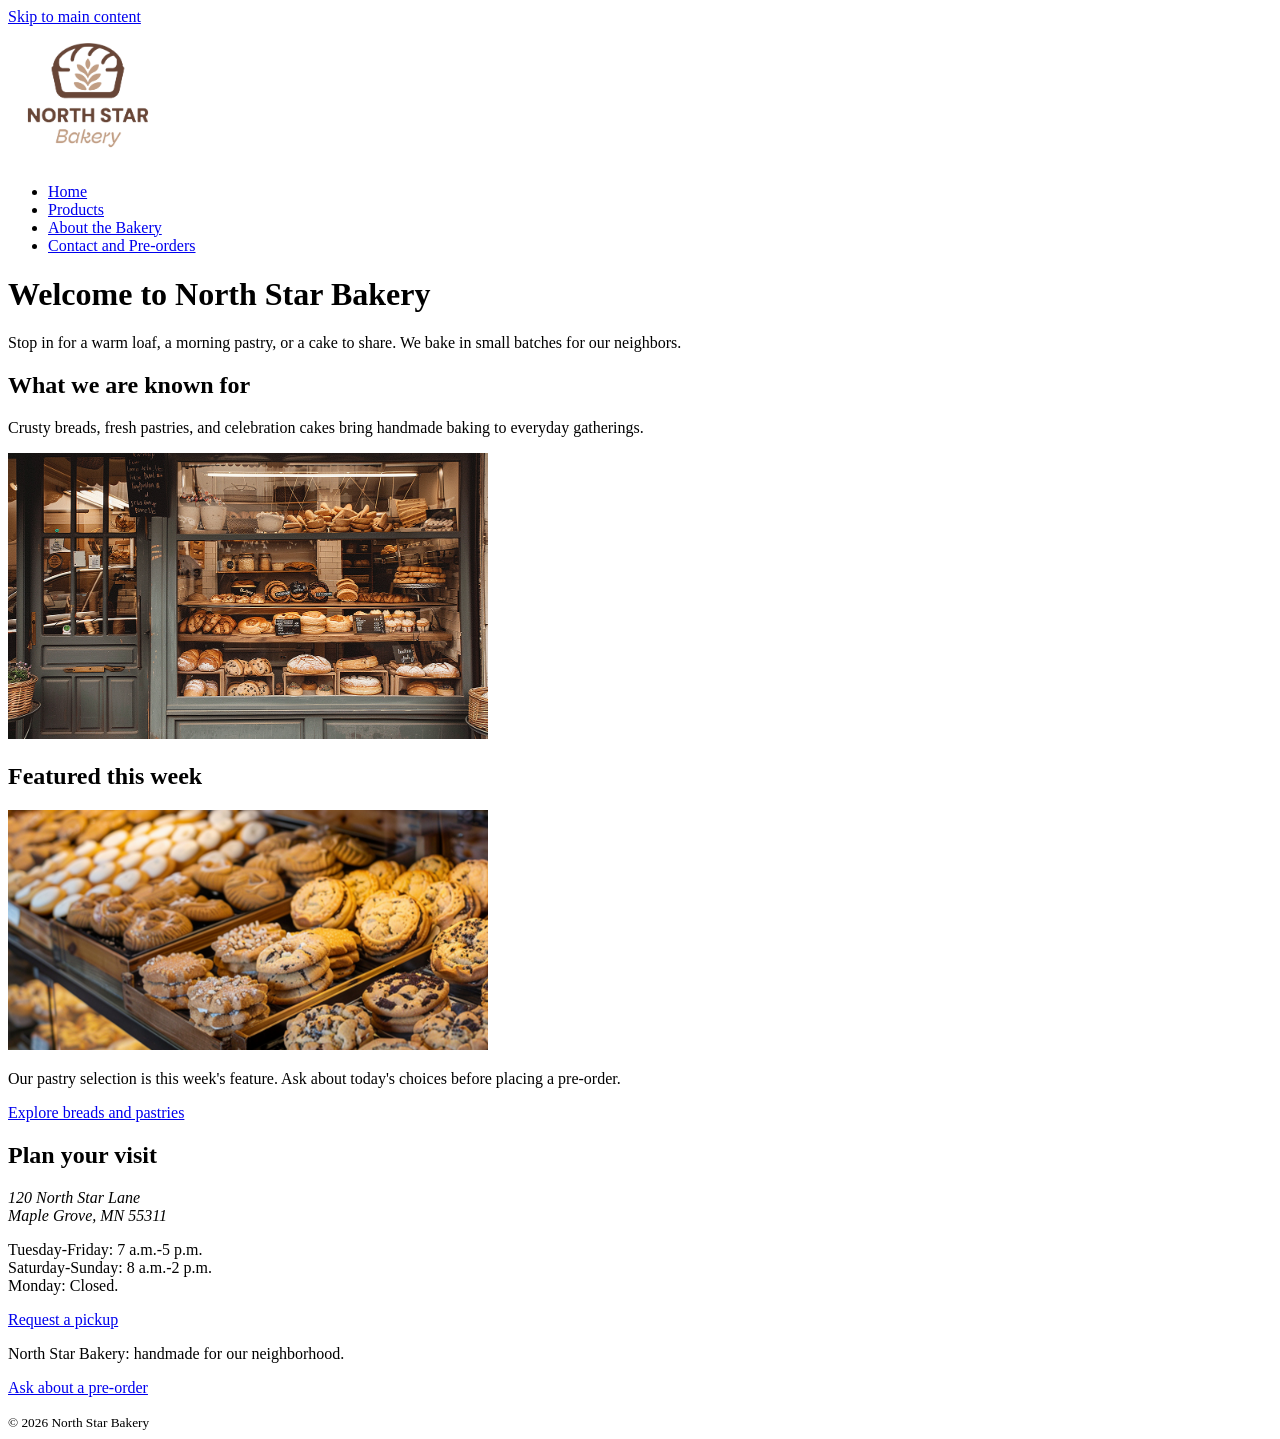
==== index.html @ bd39ab78 "Add complete North Star Bakery HTML website and provided media" ====
<!DOCTYPE html>
<html lang="en">
<head>
  <meta charset="UTF-8">
  <meta name="viewport"
        content="width=device-width, initial-scale=1.0">
  <title>Home | North Star Bakery</title>
</head>
<body>
  <a href="#main-content">Skip to main content</a>
  <header>
    <a href="index.html">
      <img src="media/bakery-logo_c.png"
           alt="North Star Bakery home" width="160">
    </a>
    <nav aria-label="Main navigation">
      <ul>
        <li><a href="index.html" aria-current="page">Home</a></li>
        <li><a href="products.html">Products</a></li>
        <li><a href="about.html">About the Bakery</a></li>
        <li><a href="contact.html">Contact and Pre-orders</a></li>
      </ul>
    </nav>
  </header>
  <main id="main-content">
    <h1>Welcome to North Star Bakery</h1>
    <p>Stop in for a warm loaf, a morning pastry, or a cake
      to share. We bake in small batches for our neighbors.</p>
    <section>
      <h2>What we are known for</h2>
      <p>Crusty breads, fresh pastries, and celebration cakes
        bring handmade baking to everyday gatherings.</p>
      <img src="media/bakery-storefront_c.png"
           alt="Bakery window filled with bread and pastries"
           width="480">
    </section>
    <section>
      <h2>Featured this week</h2>
      <picture>
        <source media="(min-width: 700px)"
                srcset="media/bakery-feature-large_c.png">
        <img src="media/bakery-feature-small_c.png"
             alt="Fresh pastries arranged in a bakery case"
             width="480">
      </picture>
      <p>Our pastry selection is this week's feature.
        Ask about today's choices before placing a pre-order.</p>
      <p><a href="products.html">Explore breads and pastries</a></p>
    </section>
    <section>
      <h2>Plan your visit</h2>
      <address>120 North Star Lane<br>Maple Grove, MN 55311</address>
      <p>Tuesday-Friday: 7 a.m.-5 p.m.<br>
        Saturday-Sunday: 8 a.m.-2 p.m.<br>Monday: Closed.</p>
      <p><a href="contact.html">Request a pickup</a></p>
    </section>
  </main>
  <footer>
    <p>North Star Bakery: handmade for our neighborhood.</p>
    <p><a href="contact.html">Ask about a pre-order</a></p>
    <small>&copy; 2026 North Star Bakery</small>
  </footer>
</body>
</html>
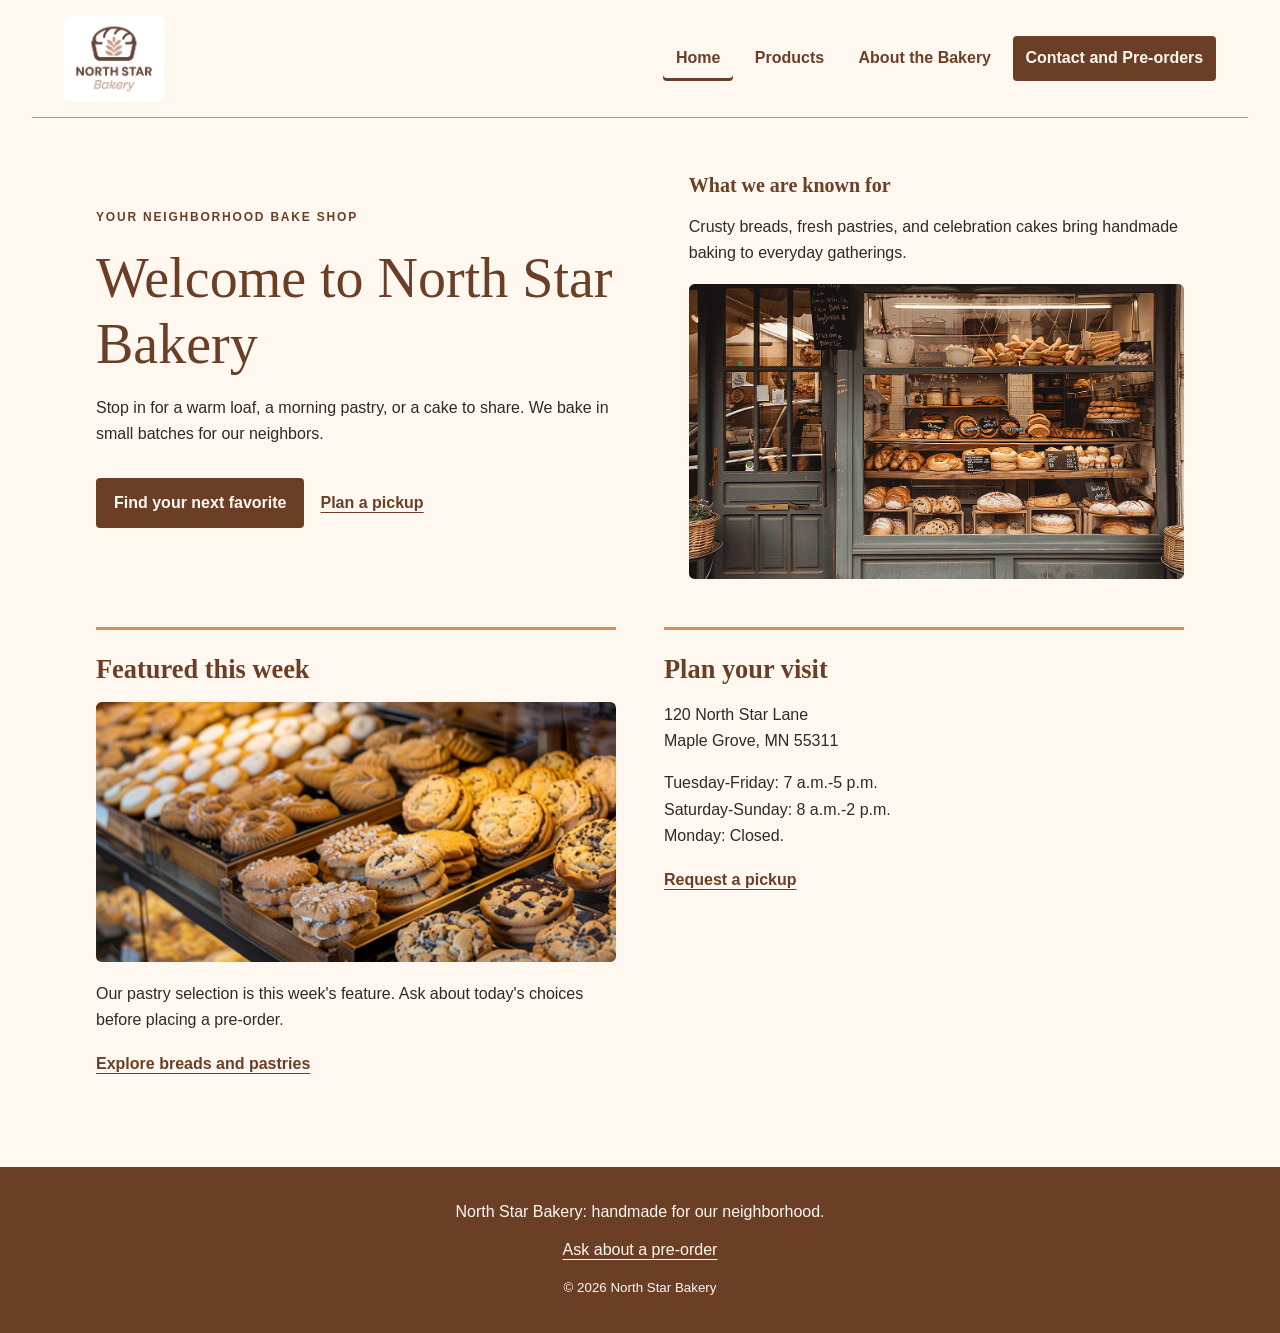
==== commit c3a8ee74: "Add Touchstone 3 responsive bakery design and shared CSS" ====
--- a/index.html
+++ b/index.html
@@ -2,63 +2,64 @@
 <html lang="en">
 <head>
   <meta charset="UTF-8">
-  <meta name="viewport"
-        content="width=device-width, initial-scale=1.0">
+  <meta name="viewport" content="width=device-width, initial-scale=1.0">
   <title>Home | North Star Bakery</title>
+<link rel="stylesheet" href="styles.css">
 </head>
-<body>
+<body class="index-page">
   <a href="#main-content">Skip to main content</a>
   <header>
     <a href="index.html">
-      <img src="media/bakery-logo_c.png"
-           alt="North Star Bakery home" width="160">
+      <img src="media/bakery-logo_c.png" alt="North Star Bakery home" width="160">
     </a>
     <nav aria-label="Main navigation">
       <ul>
         <li><a href="index.html" aria-current="page">Home</a></li>
         <li><a href="products.html">Products</a></li>
         <li><a href="about.html">About the Bakery</a></li>
-        <li><a href="contact.html">Contact and Pre-orders</a></li>
+        <li><a href="contact.html" class="nav-request">Contact and Pre-orders</a></li>
       </ul>
     </nav>
   </header>
   <main id="main-content">
-    <h1>Welcome to North Star Bakery</h1>
+    <div class="hero">
+<div class="hero-copy">
+<p class="eyebrow">YOUR NEIGHBORHOOD BAKE SHOP</p>
+<h1>Welcome to North Star Bakery</h1>
     <p>Stop in for a warm loaf, a morning pastry, or a cake
       to share. We bake in small batches for our neighbors.</p>
-    <section>
+    <p class="hero-actions"><a href="products.html" class="button">Find your next favorite</a><a href="contact.html" class="text-link">Plan a pickup</a></p>
+</div>
+<section>
       <h2>What we are known for</h2>
       <p>Crusty breads, fresh pastries, and celebration cakes
         bring handmade baking to everyday gatherings.</p>
-      <img src="media/bakery-storefront_c.png"
-           alt="Bakery window filled with bread and pastries"
-           width="480">
+      <img src="media/bakery-storefront_c.png" alt="Bakery window filled with bread and pastries" width="480">
     </section>
-    <section>
+    </div>
+<div class="home-details">
+<section>
       <h2>Featured this week</h2>
       <picture>
-        <source media="(min-width: 700px)"
-                srcset="media/bakery-feature-large_c.png">
-        <img src="media/bakery-feature-small_c.png"
-             alt="Fresh pastries arranged in a bakery case"
-             width="480">
-      </picture>
+        <source media="(min-width: 700px)" srcset="media/bakery-feature-large_c.png">
+        <img src="media/bakery-feature-small_c.png" alt="Fresh pastries arranged in a bakery case" width="480">
+      </source></picture>
       <p>Our pastry selection is this week's feature.
         Ask about today's choices before placing a pre-order.</p>
-      <p><a href="products.html">Explore breads and pastries</a></p>
+      <p><a href="products.html" class="text-link">Explore breads and pastries</a></p>
     </section>
     <section>
       <h2>Plan your visit</h2>
       <address>120 North Star Lane<br>Maple Grove, MN 55311</address>
       <p>Tuesday-Friday: 7 a.m.-5 p.m.<br>
         Saturday-Sunday: 8 a.m.-2 p.m.<br>Monday: Closed.</p>
-      <p><a href="contact.html">Request a pickup</a></p>
+      <p><a href="contact.html" class="text-link">Request a pickup</a></p>
     </section>
-  </main>
+  </div></main>
   <footer>
     <p>North Star Bakery: handmade for our neighborhood.</p>
     <p><a href="contact.html">Ask about a pre-order</a></p>
-    <small>&copy; 2026 North Star Bakery</small>
+    <small>© 2026 North Star Bakery</small>
   </footer>
 </body>
 </html>
--- a/styles.css
+++ b/styles.css
@@ -0,0 +1,150 @@
+/* North Star Bakery: shared, mobile-first design. */
+:root {
+  --cream: #fff8f0;
+  --brown: #6b3e26;
+  --peach: #d88c5a;
+  --charcoal: #2f2a26;
+}
+* { box-sizing: border-box; }
+html { color-scheme: light; }
+body {
+  margin: 0;
+  background: var(--cream);
+  color: var(--charcoal);
+  font-family: Arial;
+  font-size: 1rem;
+  line-height: 1.65;
+}
+a { color: var(--brown); text-underline-offset: 0.22em; }
+a:hover { text-decoration-thickness: 0.15em; }
+a:focus-visible, button:focus-visible, input:focus-visible,
+select:focus-visible, textarea:focus-visible, audio:focus-visible {
+  outline: 3px solid var(--brown);
+  outline-offset: 4px;
+}
+body > a:first-child {
+  position: absolute;
+  left: 1rem;
+  top: -6rem;
+  z-index: 10;
+  padding: 0.7rem 1rem;
+  background: var(--cream);
+  border: 2px solid var(--brown);
+}
+body > a:first-child:focus { top: 0.5rem; }
+header {
+  max-width: 76rem;
+  margin: auto;
+  padding: 1rem 1.25rem;
+  display: flex;
+  flex-direction: column;
+  align-items: center;
+  gap: 1rem;
+  border-bottom: 1px solid var(--peach);
+}
+header > a { flex-shrink: 0; }
+header img { width: 100px; height: auto; display: block; }
+nav { width: 100%; }
+nav ul {
+  display: flex;
+  flex-wrap: wrap;
+  justify-content: center;
+  gap: 0.4rem;
+  list-style: none;
+  margin: 0;
+  padding: 0;
+}
+nav a {
+  display: block;
+  padding: 0.6rem 0.8rem;
+  min-height: 44px;
+  font-weight: 700;
+  text-decoration: none;
+  border-radius: 0.25rem;
+}
+nav a[aria-current="page"] { box-shadow: inset 0 -3px var(--brown); }
+nav a:hover { background: var(--peach); color: var(--charcoal); }
+nav .nav-request { background: var(--brown); color: var(--cream); }
+main { max-width: 72rem; margin: auto; padding: 2.25rem 1.25rem 3.5rem; }
+h1, h2, h3 { font-family: Georgia; line-height: 1.18; color: var(--brown); }
+h1 { font-size: 2.25rem; font-weight: 400; margin: 0 0 1.1rem; }
+h2 { font-size: 1.65rem; margin: 0 0 1rem; }
+h3 { font-size: 1.2rem; margin: 1.5rem 0 0.5rem; }
+p { margin: 0 0 1.1rem; max-width: 65ch; }
+section { min-width: 0; margin-top: 2rem; }
+img { display: block; max-width: 100%; height: auto; border-radius: 0.35rem; }
+main img { width: 100%; }
+figure { margin: 1.75rem 0 0; }
+figcaption { margin-top: 0.65rem; font-size: 0.95rem; }
+address { font-style: normal; margin-bottom: 1rem; }
+.eyebrow { color: var(--brown); font-size: 0.75rem; font-weight: 700; letter-spacing: 0.15em; }
+.hero { display: flex; flex-direction: column; gap: 2rem; }
+.hero-copy { display: flex; flex-direction: column; justify-content: center; min-width: 0; }
+.hero section { margin: 0; }
+.hero section h2 { font-size: 1.25rem; }
+.hero-actions { display: flex; flex-wrap: wrap; align-items: center; gap: 1rem; margin-top: 0.8rem; }
+.button, button {
+  display: inline-block;
+  background: var(--brown);
+  color: var(--cream);
+  border: 2px solid var(--brown);
+  border-radius: 0.25rem;
+  padding: 0.8rem 1rem;
+  font: inherit;
+  font-weight: 700;
+  line-height: 1.3;
+  text-decoration: none;
+  cursor: pointer;
+}
+.button:hover, button:hover { background: var(--charcoal); }
+.home-details { display: flex; flex-direction: column; gap: 2rem; margin-top: 3rem; }
+.home-details section { margin: 0; border-top: 3px solid var(--peach); padding-top: 1.5rem; }
+.home-details picture { display: block; margin-bottom: 1.2rem; }
+.text-link { font-weight: 700; }
+.products-layout, .about-layout, .contact-layout {
+  display: flex; flex-direction: column; gap: 1.75rem;
+}
+.products-layout > section, .about-layout > section,
+.contact-layout > section { margin-top: 0; }
+.products-layout > section, .about-layout > section {
+  border-top: 2px solid var(--peach); padding-top: 1.5rem;
+}
+.products-layout img { max-width: 30rem; }
+audio { width: 100%; max-width: 30rem; margin: 0.5rem 0 1rem; }
+fieldset { border: 1px solid var(--brown); border-radius: 0.25rem; margin: 0 0 1.5rem; padding: 1.2rem; min-width: 0; }
+legend { color: var(--brown); font-weight: 700; padding: 0 0.4rem; }
+label { display: inline-block; font-weight: 700; margin-bottom: 0.4rem; }
+input, select, textarea {
+  width: 100%; min-width: 0; min-height: 44px;
+  padding: 0.7rem; border: 1px solid var(--brown);
+  border-radius: 0.2rem; background: var(--cream);
+  color: var(--charcoal); font: inherit;
+}
+textarea { resize: vertical; }
+fieldset p:last-child { margin-bottom: 0; }
+footer { background: var(--brown); color: var(--cream); padding: 2rem 1.25rem; text-align: center; }
+footer p { margin: 0 auto 0.7rem; }
+footer a { color: var(--cream); }
+/* The larger-screen layout starts at 768px with normal font settings. */
+@media (min-width: 48rem) {
+  header { flex-direction: row; justify-content: space-between; padding: 1rem 2rem; }
+  nav { width: auto; }
+  nav ul { justify-content: flex-end; gap: 0.55rem; }
+  main { padding: 3.5rem 2rem 4.5rem; }
+  h1 { font-size: 3.5rem; }
+  .hero { flex-direction: row; gap: 3rem; align-items: center; }
+  .hero-copy { flex: 1.1; }
+  .hero > section { flex: 1; }
+  .home-details { flex-direction: row; gap: 3rem; }
+  .home-details > section { flex: 1; }
+  .products-layout, .about-layout, .contact-layout { flex-direction: row; flex-wrap: wrap; gap: 2rem; }
+  .products-layout > h1, .products-layout > p,
+  .about-layout > h1, .contact-layout > h1,
+  .contact-layout > p { flex-basis: 100%; }
+  .products-layout > section, .about-layout > section { flex: 1 1 calc(50% - 2rem); }
+  .contact-layout > section:first-of-type { flex: 1 1 28%; }
+  .contact-layout > section:last-of-type { flex: 2 1 60%; }
+}
+
+.contact-layout > p { max-width: none; }
+
